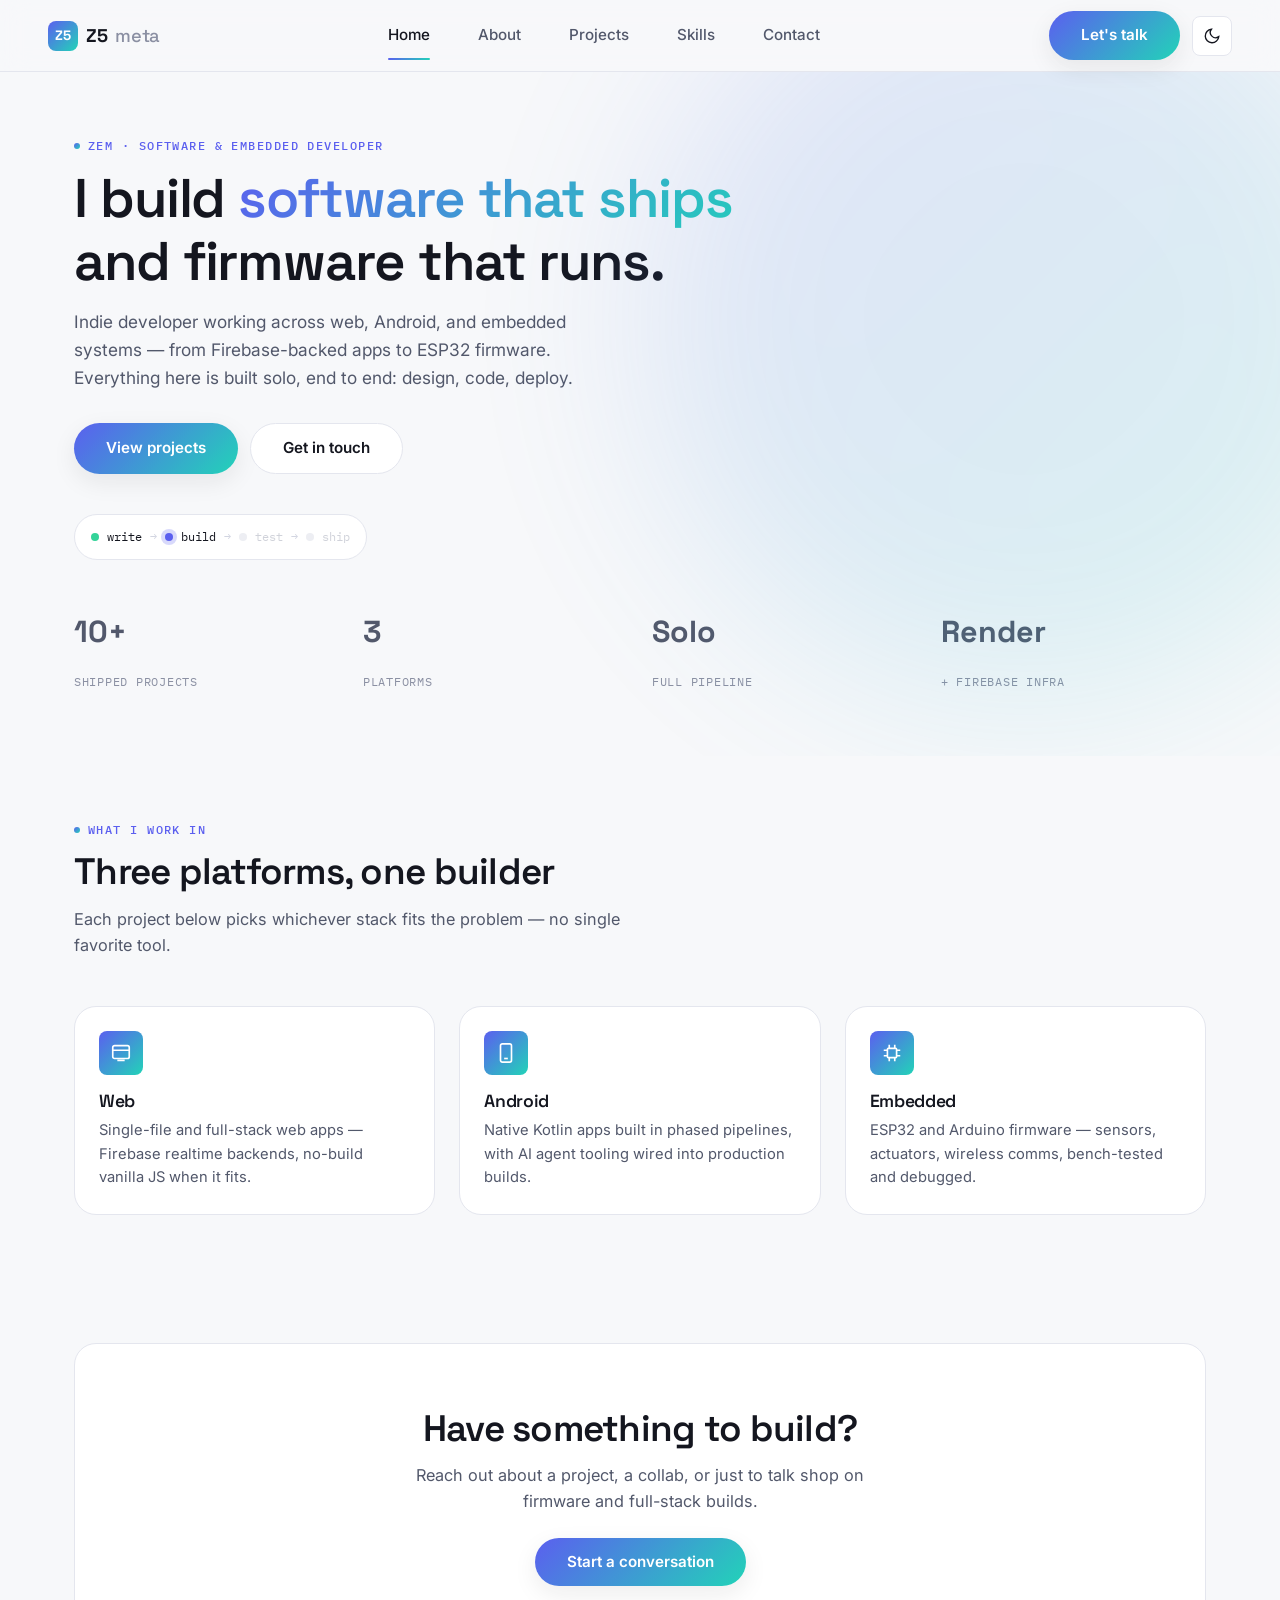
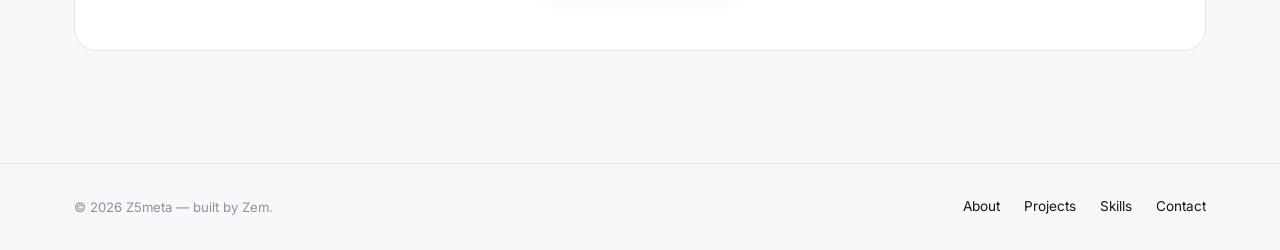
==== index.html @ be9881b3 "Add files via upload" ====
<!DOCTYPE html>
<html lang="en" class="no-js">
<head>
<meta charset="UTF-8">
<meta name="viewport" content="width=device-width, initial-scale=1.0, maximum-scale=1.0, user-scalable=no, viewport-fit=cover">
<title>Z5meta — Zem, Software &amp; Embedded Developer</title>
<meta name="description" content="Z5meta is Zem's dev studio — full-stack web and Android apps, plus ESP32/Arduino embedded systems, built and shipped solo.">
<script>
  (function(){
    var s = localStorage.getItem('z5meta-theme');
    var t = s === 'light' || s === 'dark' ? s : (window.matchMedia('(prefers-color-scheme: light)').matches ? 'light' : 'dark');
    document.documentElement.setAttribute('data-theme', t);
    document.documentElement.classList.replace('no-js','js');
  })();
</script>
<link rel="preconnect" href="https://fonts.googleapis.com">
<link rel="preconnect" href="https://fonts.gstatic.com" crossorigin>
<link href="https://fonts.googleapis.com/css2?family=Space+Grotesk:wght@500;600;700&family=Inter:wght@400;500;600;700&family=IBM+Plex+Mono:wght@400;500&display=swap" rel="stylesheet">
<link rel="stylesheet" href="css-tokens.css">
<link rel="stylesheet" href="css-base.css">
<link rel="stylesheet" href="css-nav.css">
<link rel="stylesheet" href="css-components.css">
<link rel="icon" href="data:image/svg+xml,%3Csvg xmlns='http://www.w3.org/2000/svg' viewBox='0 0 32 32'%3E%3Crect width='32' height='32' rx='7' fill='%235B5FEF'/%3E%3Ctext x='16' y='22' font-family='sans-serif' font-size='16' font-weight='700' fill='white' text-anchor='middle'%3EZ%3C/text%3E%3C/svg%3E">
</head>
<body class="has-tabbar">

<a class="skip-link" href="#main">Skip to main content</a>

<header class="topbar">
  <a href="index.html" class="brand"><span class="brand-mark">Z5</span>Z5<span class="brand-sub">meta</span></a>
  <nav class="topbar-links" aria-label="Primary">
    <a class="topbar-link is-active" data-nav-link="index.html" href="index.html">
      <svg viewBox="0 0 24 24"><path d="M3 11l9-8 9 8M5 10v10h14V10"/></svg>Home
    </a>
    <a class="topbar-link" data-nav-link="about.html" href="about.html">
      <svg viewBox="0 0 24 24"><circle cx="12" cy="8" r="4"/><path d="M4 21c0-4 4-7 8-7s8 3 8 7"/></svg>About
    </a>
    <a class="topbar-link" data-nav-link="projects.html" href="projects.html">
      <svg viewBox="0 0 24 24"><rect x="3" y="3" width="7" height="7"/><rect x="14" y="3" width="7" height="7"/><rect x="3" y="14" width="7" height="7"/><rect x="14" y="14" width="7" height="7"/></svg>Projects
    </a>
    <a class="topbar-link" data-nav-link="skills.html" href="skills.html">
      <svg viewBox="0 0 24 24"><path d="M4 20h16M6 20V10M12 20V4M18 20v-7"/></svg>Skills
    </a>
    <a class="topbar-link" data-nav-link="contact.html" href="contact.html">
      <svg viewBox="0 0 24 24"><path d="M4 4h16v16H4z"/><path d="M4 6l8 7 8-7"/></svg>Contact
    </a>
  </nav>
  <div class="topbar-actions">
    <a href="contact.html" class="btn btn-primary cta-mini">Let's talk</a>
    <button class="theme-toggle" type="button" aria-label="Toggle light and dark theme">
      <svg class="icon-sun" viewBox="0 0 24 24" fill="none" stroke-width="1.8"><circle cx="12" cy="12" r="4"/><path d="M12 2v2M12 20v2M4 12H2M22 12h-2M5 5l1.4 1.4M17.6 17.6L19 19M19 5l-1.4 1.4M6.4 17.6L5 19"/></svg>
      <svg class="icon-moon" viewBox="0 0 24 24" fill="none" stroke-width="1.8"><path d="M21 12.8A9 9 0 1111.2 3a7 7 0 009.8 9.8z"/></svg>
    </button>
  </div>
</header>

<main id="main" class="page-main">

  <section class="hero">
    <div class="container">
      <div class="hero-grid">
        <div>
          <p class="eyebrow">Zem · Software &amp; Embedded Developer</p>
          <h1 class="hero-title">I build <span class="gradient-text">software that ships</span><br>and firmware that runs.</h1>
          <p class="hero-lede">
            Indie developer working across web, Android, and embedded systems —
            from Firebase-backed apps to ESP32 firmware. Everything here is built
            solo, end to end: design, code, deploy.
          </p>
          <div class="hero-actions">
            <a href="projects.html" class="btn btn-primary">View projects</a>
            <a href="contact.html" class="btn btn-ghost">Get in touch</a>
          </div>

          <div class="pipeline reveal" aria-hidden="true" style="margin-top: 40px;">
            <div class="pipeline-step"><span class="pipeline-dot"></span>write</div>
            <span class="pipeline-sep">→</span>
            <div class="pipeline-step"><span class="pipeline-dot"></span>build</div>
            <span class="pipeline-sep">→</span>
            <div class="pipeline-step"><span class="pipeline-dot"></span>test</div>
            <span class="pipeline-sep">→</span>
            <div class="pipeline-step"><span class="pipeline-dot"></span>ship</div>
          </div>

          <div class="stat-row">
            <div class="reveal">
              <p class="stat-value">10+</p>
              <p class="stat-label">Shipped projects</p>
            </div>
            <div class="reveal">
              <p class="stat-value">3</p>
              <p class="stat-label">Platforms</p>
            </div>
            <div class="reveal">
              <p class="stat-value">Solo</p>
              <p class="stat-label">Full pipeline</p>
            </div>
            <div class="reveal">
              <p class="stat-value">Render</p>
              <p class="stat-label">+ Firebase infra</p>
            </div>
          </div>
        </div>
      </div>
    </div>
  </section>

  <section class="section">
    <div class="container">
      <div class="section-head reveal">
        <p class="eyebrow">What I work in</p>
        <h2 class="section-title">Three platforms, one builder</h2>
        <p class="section-sub">Each project below picks whichever stack fits the problem — no single favorite tool.</p>
      </div>

      <div class="grid grid-3">
        <div class="card reveal">
          <div class="card-icon"><svg viewBox="0 0 24 24" fill="none" stroke="currentColor"><rect x="3" y="4" width="18" height="14" rx="2"/><path d="M3 9h18M8 20h8"/></svg></div>
          <h3 class="card-title">Web</h3>
          <p class="card-desc">Single-file and full-stack web apps — Firebase realtime backends, no-build vanilla JS when it fits.</p>
        </div>
        <div class="card reveal">
          <div class="card-icon"><svg viewBox="0 0 24 24" fill="none" stroke="currentColor"><rect x="6" y="2" width="12" height="20" rx="2"/><path d="M10 18h4"/></svg></div>
          <h3 class="card-title">Android</h3>
          <p class="card-desc">Native Kotlin apps built in phased pipelines, with AI agent tooling wired into production builds.</p>
        </div>
        <div class="card reveal">
          <div class="card-icon"><svg viewBox="0 0 24 24" fill="none" stroke="currentColor"><path d="M9 3v4M15 3v4M9 17v4M15 17v4M3 9h4M3 15h4M17 9h4M17 15h4"/><rect x="7" y="7" width="10" height="10" rx="1"/></svg></div>
          <h3 class="card-title">Embedded</h3>
          <p class="card-desc">ESP32 and Arduino firmware — sensors, actuators, wireless comms, bench-tested and debugged.</p>
        </div>
      </div>
    </div>
  </section>

  <section class="section">
    <div class="container">
      <div class="card reveal" style="text-align:center; padding: var(--sp-8) var(--sp-5);">
        <h2 class="section-title" style="margin-bottom: var(--sp-3);">Have something to build?</h2>
        <p class="section-sub" style="margin: 0 auto var(--sp-5); max-width: 50ch;">Reach out about a project, a collab, or just to talk shop on firmware and full-stack builds.</p>
        <a href="contact.html" class="btn btn-primary">Start a conversation</a>
      </div>
    </div>
  </section>

</main>

<footer class="site-footer">
  <div class="container footer-row">
    <p class="footer-note">© 2026 Z5meta — built by Zem.</p>
    <nav class="footer-links" aria-label="Footer">
      <a href="about.html">About</a>
      <a href="projects.html">Projects</a>
      <a href="skills.html">Skills</a>
      <a href="contact.html">Contact</a>
    </nav>
  </div>
</footer>

<nav class="tabbar" aria-label="Primary mobile navigation">
  <a class="tabbar-item is-active" data-nav-link="index.html" href="index.html">
    <svg viewBox="0 0 24 24" fill="none"><path d="M3 11l9-8 9 8M5 10v10h14V10"/></svg>Home
  </a>
  <a class="tabbar-item" data-nav-link="about.html" href="about.html">
    <svg viewBox="0 0 24 24" fill="none"><circle cx="12" cy="8" r="4"/><path d="M4 21c0-4 4-7 8-7s8 3 8 7"/></svg>About
  </a>
  <a class="tabbar-item" data-nav-link="projects.html" href="projects.html">
    <svg viewBox="0 0 24 24" fill="none"><rect x="3" y="3" width="7" height="7"/><rect x="14" y="3" width="7" height="7"/><rect x="3" y="14" width="7" height="7"/><rect x="14" y="14" width="7" height="7"/></svg>Projects
  </a>
  <a class="tabbar-item" data-nav-link="skills.html" href="skills.html">
    <svg viewBox="0 0 24 24" fill="none"><path d="M4 20h16M6 20V10M12 20V4M18 20v-7"/></svg>Skills
  </a>
  <a class="tabbar-item" data-nav-link="contact.html" href="contact.html">
    <svg viewBox="0 0 24 24" fill="none"><path d="M4 4h16v16H4z"/><path d="M4 6l8 7 8-7"/></svg>Contact
  </a>
</nav>

<script src="js-theme.js"></script>
<script src="js-main.js"></script>
</body>
</html>
---- css-tokens.css ----
/* ==========================================================================
   Z5META — DESIGN TOKENS
   Theme: modern software/product studio (not PCB/chip)
   Light + dark via [data-theme]; system preference is the default.
   ========================================================================== */

:root {
  /* ---- Brand ---- */
  --brand-indigo: #5B5FEF;
  --brand-indigo-strong: #4347D9;
  --brand-teal: #22D3B8;
  --brand-gradient: linear-gradient(135deg, var(--brand-indigo) 0%, var(--brand-teal) 100%);

  /* ---- Semantic (dark default) ---- */
  --bg: #0B0D12;
  --bg-raised: #12151D;
  --bg-card: #161A24;
  --bg-card-hover: #1B2030;
  --border: #262B3A;
  --border-strong: #363D52;

  --text-primary: #F1F2F6;
  --text-secondary: #ABB0C0;
  --text-muted: #6E7386;

  --accent: var(--brand-indigo);
  --accent-2: var(--brand-teal);
  --accent-contrast: #FFFFFF;

  --success: #34D399;
  --warning: #FBBF24;
  --danger: #FB7185;

  --shadow-sm: 0 1px 2px rgba(0,0,0,0.24);
  --shadow-md: 0 8px 24px rgba(0,0,0,0.32);
  --shadow-lg: 0 20px 48px rgba(0,0,0,0.4);
  --shadow-glow: 0 0 0 1px rgba(91,95,239,0.4), 0 8px 32px rgba(91,95,239,0.24);

  /* ---- Type ---- */
  --font-display: 'Space Grotesk', 'Inter', sans-serif;
  --font-body: 'Inter', sans-serif;
  --font-mono: 'IBM Plex Mono', monospace;

  /* ---- Radius ---- */
  --r-sm: 8px;
  --r-md: 14px;
  --r-lg: 22px;
  --r-pill: 999px;

  /* ---- Spacing scale ---- */
  --sp-1: 4px;
  --sp-2: 8px;
  --sp-3: 12px;
  --sp-4: 16px;
  --sp-5: 24px;
  --sp-6: 32px;
  --sp-7: 48px;
  --sp-8: 64px;
  --sp-9: 96px;

  /* ---- Motion ---- */
  --ease-out: cubic-bezier(0.16, 1, 0.3, 1);
  --dur-fast: 140ms;
  --dur-mid: 280ms;
  --dur-slow: 480ms;

  /* ---- Layout ---- */
  --nav-h-mobile: 64px;
  --tabbar-h: 64px;
  --content-max: 1180px;
}

/* ---- Light theme override ---- */
[data-theme="light"] {
  --bg: #F7F8FA;
  --bg-raised: #FFFFFF;
  --bg-card: #FFFFFF;
  --bg-card-hover: #F1F2F8;
  --border: #E4E6EE;
  --border-strong: #D2D5E1;

  --text-primary: #14161F;
  --text-secondary: #52586B;
  --text-muted: #8B90A3;

  --accent-contrast: #FFFFFF;

  --shadow-sm: 0 1px 2px rgba(20,22,31,0.06);
  --shadow-md: 0 8px 24px rgba(20,22,31,0.08);
  --shadow-lg: 0 20px 48px rgba(20,22,31,0.12);
  --shadow-glow: 0 0 0 1px rgba(91,95,239,0.24), 0 8px 32px rgba(91,95,239,0.16);
}
---- css-base.css ----
/* ==========================================================================
   BASE — reset, typography, fixed-viewport / no-zoom / no-long-press
   ========================================================================== */

*, *::before, *::after { box-sizing: border-box; }
html, body { margin: 0; padding: 0; }

html {
  /* Fixed layout: no pinch-zoom drift, consistent across devices */
  -webkit-text-size-adjust: 100%;
  text-size-adjust: 100%;
  scroll-behavior: smooth;
}

body {
  background: var(--bg);
  color: var(--text-primary);
  font-family: var(--font-body);
  font-size: 16px;
  line-height: 1.6;
  min-height: 100vh;
  transition: background var(--dur-mid) var(--ease-out), color var(--dur-mid) var(--ease-out);

  /* Suppress long-press context menu / callout / text selection on chrome elements.
     Body content (article text) re-enables selection explicitly below. */
  -webkit-touch-callout: none;
  -webkit-user-select: none;
  user-select: none;
  touch-action: manipulation; /* removes double-tap-to-zoom delay, keeps scroll */
}

/* Re-enable normal text selection for actual reading content */
p, li, h1, h2, h3, h4, blockquote, .selectable, .prose, td, th {
  -webkit-user-select: text;
  user-select: text;
  -webkit-touch-callout: default;
}

img, svg { -webkit-touch-callout: none; pointer-events: auto; }
img { max-width: 100%; display: block; -webkit-user-drag: none; }

h1, h2, h3, h4 {
  font-family: var(--font-display);
  font-weight: 600;
  line-height: 1.15;
  margin: 0 0 var(--sp-3);
  letter-spacing: -0.02em;
}

p { margin: 0 0 var(--sp-4); color: var(--text-secondary); }

a {
  color: inherit;
  text-decoration: none;
}

button {
  font-family: inherit;
  cursor: pointer;
  border: none;
  background: none;
  color: inherit;
}

ul, ol { margin: 0; padding: 0; list-style: none; }

.mono {
  font-family: var(--font-mono);
  letter-spacing: 0.02em;
}

.eyebrow {
  font-family: var(--font-mono);
  font-size: 0.75rem;
  font-weight: 500;
  text-transform: uppercase;
  letter-spacing: 0.12em;
  color: var(--accent);
  margin: 0 0 var(--sp-3);
  display: flex;
  align-items: center;
  gap: var(--sp-2);
}

.eyebrow::before {
  content: '';
  width: 6px;
  height: 6px;
  border-radius: 50%;
  background: var(--brand-gradient);
  flex-shrink: 0;
}

.container {
  max-width: var(--content-max);
  margin: 0 auto;
  padding: 0 var(--sp-5);
}

.gradient-text {
  background: var(--brand-gradient);
  -webkit-background-clip: text;
  background-clip: text;
  color: transparent;
}

::selection {
  background: var(--brand-indigo);
  color: #fff;
}

:focus-visible {
  outline: 2px solid var(--accent);
  outline-offset: 3px;
  border-radius: 4px;
}

/* Skip link */
.skip-link {
  position: absolute;
  left: -9999px;
  top: 0;
  background: var(--accent);
  color: #fff;
  padding: var(--sp-2) var(--sp-4);
  z-index: 1000;
  border-radius: 0 0 var(--r-sm) 0;
}
.skip-link:focus {
  left: 0;
}

/* No-FOUC pattern */
.no-js .reveal { opacity: 1 !important; transform: none !important; }

@media (prefers-reduced-motion: reduce) {
  *, *::before, *::after {
    animation-duration: 0.001ms !important;
    animation-iteration-count: 1 !important;
    transition-duration: 0.001ms !important;
    scroll-behavior: auto !important;
  }
}

.reveal {
  opacity: 0;
  transform: translateY(16px);
  transition: opacity var(--dur-slow) var(--ease-out), transform var(--dur-slow) var(--ease-out);
}
.reveal.is-visible {
  opacity: 1;
  transform: none;
}

/* Page transition container fade */
.page-main {
  animation: page-in var(--dur-mid) var(--ease-out);
}
@keyframes page-in {
  from { opacity: 0; transform: translateY(8px); }
  to { opacity: 1; transform: none; }
}
---- css-nav.css ----
/* ==========================================================================
   NAVIGATION — genuinely different structure per device tier, not just
   fluid resize. Desktop: full top nav. Tablet: condensed top nav with
   icon+label. Mobile: bottom tab bar (native-app pattern) + slim top bar
   for logo/theme toggle.
   ========================================================================== */

/* ---------- Shared top bar (logo + theme toggle), all tiers ---------- */
.topbar {
  position: sticky;
  top: 0;
  z-index: 100;
  display: flex;
  align-items: center;
  justify-content: space-between;
  height: 72px;
  padding: 0 var(--sp-5);
  background: color-mix(in srgb, var(--bg) 88%, transparent);
  backdrop-filter: blur(14px);
  -webkit-backdrop-filter: blur(14px);
  border-bottom: 1px solid var(--border);
}

.brand {
  font-family: var(--font-display);
  font-weight: 700;
  font-size: 1.15rem;
  display: flex;
  align-items: center;
  gap: var(--sp-2);
  letter-spacing: -0.02em;
}
.brand-mark {
  width: 30px;
  height: 30px;
  border-radius: var(--r-sm);
  background: var(--brand-gradient);
  display: flex;
  align-items: center;
  justify-content: center;
  color: #fff;
  font-size: 0.85rem;
  font-weight: 700;
  flex-shrink: 0;
}
.brand-sub { color: var(--text-muted); font-weight: 500; }

/* Desktop inline links (hidden on mobile/tablet, shown via media query) */
.topbar-links {
  display: none;
  gap: var(--sp-6);
  align-items: center;
}
.topbar-link {
  position: relative;
  font-size: 0.92rem;
  font-weight: 500;
  color: var(--text-secondary);
  padding: var(--sp-2) 0;
  transition: color var(--dur-fast) var(--ease-out);
}
.topbar-link::after {
  content: '';
  position: absolute;
  left: 0; right: 0; bottom: -4px;
  height: 2px;
  background: var(--brand-gradient);
  border-radius: var(--r-pill);
  transform: scaleX(0);
  transform-origin: left;
  transition: transform var(--dur-fast) var(--ease-out);
}
.topbar-link:hover,
.topbar-link:focus-visible {
  color: var(--text-primary);
}
.topbar-link:hover::after,
.topbar-link:focus-visible::after,
.topbar-link.is-active::after {
  transform: scaleX(1);
}
.topbar-link.is-active {
  color: var(--text-primary);
}

.topbar-actions {
  display: flex;
  align-items: center;
  gap: var(--sp-3);
}

.theme-toggle {
  width: 40px;
  height: 40px;
  border-radius: var(--r-sm);
  background: var(--bg-card);
  border: 1px solid var(--border);
  display: flex;
  align-items: center;
  justify-content: center;
  transition: border-color var(--dur-fast) var(--ease-out), transform var(--dur-fast) var(--ease-out);
  flex-shrink: 0;
}
.theme-toggle:hover { border-color: var(--border-strong); }
.theme-toggle:active { transform: scale(0.94); }
.theme-toggle svg { width: 18px; height: 18px; stroke: var(--text-primary); }
.theme-toggle .icon-moon { display: none; }
[data-theme="light"] .theme-toggle .icon-sun { display: none; }
[data-theme="light"] .theme-toggle .icon-moon { display: block; }

.cta-mini {
  display: none;
  padding: var(--sp-2) var(--sp-4);
  border-radius: var(--r-pill);
  background: var(--brand-gradient);
  color: #fff;
  font-size: 0.88rem;
  font-weight: 600;
}

/* ---------- Mobile bottom tab bar ---------- */
.tabbar {
  position: fixed;
  left: 0; right: 0; bottom: 0;
  z-index: 100;
  height: var(--tabbar-h);
  display: flex;
  background: var(--bg-raised);
  border-top: 1px solid var(--border);
  padding-bottom: env(safe-area-inset-bottom, 0);
}
.tabbar-item {
  flex: 1;
  display: flex;
  flex-direction: column;
  align-items: center;
  justify-content: center;
  gap: 3px;
  font-size: 0.65rem;
  font-weight: 500;
  color: var(--text-muted);
  transition: color var(--dur-fast) var(--ease-out);
}
.tabbar-item svg {
  width: 21px;
  height: 21px;
  stroke: currentColor;
  fill: none;
  stroke-width: 1.8;
}
.tabbar-item.is-active {
  color: var(--accent);
}
.tabbar-item.is-active svg {
  stroke: var(--accent);
}

/* content needs bottom padding so tabbar doesn't cover it, mobile only */
.has-tabbar {
  padding-bottom: calc(var(--tabbar-h) + env(safe-area-inset-bottom, 0px) + var(--sp-5));
}

/* ---------- Tablet tier: condensed top nav, icon+label inline ---------- */
@media (min-width: 700px) {
  .tabbar { display: none; }
  .has-tabbar { padding-bottom: 0; }

  .topbar-links {
    display: flex;
    gap: var(--sp-5);
  }
  .topbar-link {
    display: flex;
    align-items: center;
    gap: var(--sp-2);
    font-size: 0.85rem;
  }
  .topbar-link svg {
    width: 16px;
    height: 16px;
    stroke: currentColor;
    fill: none;
    stroke-width: 1.8;
  }
}

/* ---------- Desktop tier: full nav, labels only (no icons), CTA visible ---------- */
@media (min-width: 1024px) {
  .topbar { padding: 0 var(--sp-7); }
  .topbar-link svg { display: none; }
  .topbar-links { gap: var(--sp-7); }
  .topbar-link { font-size: 0.95rem; }
  .cta-mini { display: inline-flex; align-items: center; }
}
---- css-components.css ----
/* ==========================================================================
   COMPONENTS
   ========================================================================== */

/* ---------- Buttons ---------- */
.btn {
  display: inline-flex;
  align-items: center;
  justify-content: center;
  gap: var(--sp-2);
  padding: var(--sp-3) var(--sp-6);
  border-radius: var(--r-pill);
  font-weight: 600;
  font-size: 0.95rem;
  transition: transform var(--dur-fast) var(--ease-out), box-shadow var(--dur-fast) var(--ease-out), border-color var(--dur-fast) var(--ease-out);
  white-space: nowrap;
}
.btn:active { transform: scale(0.97); }

.btn-primary {
  background: var(--brand-gradient);
  color: #fff;
  box-shadow: var(--shadow-md);
}
.btn-primary:hover { box-shadow: var(--shadow-glow); }

.btn-ghost {
  background: var(--bg-card);
  color: var(--text-primary);
  border: 1px solid var(--border);
}
.btn-ghost:hover { border-color: var(--border-strong); }

.btn-block { width: 100%; }

/* ---------- Hero ---------- */
.hero {
  padding: var(--sp-8) 0 var(--sp-7);
  position: relative;
  overflow: hidden;
}
.hero::before {
  content: '';
  position: absolute;
  top: -20%;
  right: -10%;
  width: 60%;
  aspect-ratio: 1;
  background: var(--brand-gradient);
  opacity: 0.14;
  filter: blur(90px);
  border-radius: 50%;
  pointer-events: none;
}
.hero-grid {
  display: grid;
  gap: var(--sp-6);
  align-items: center;
}
.hero-title {
  font-size: clamp(2.1rem, 6vw, 3.4rem);
  margin-bottom: var(--sp-4);
}
.hero-lede {
  font-size: 1.08rem;
  max-width: 46ch;
  margin-bottom: var(--sp-6);
}
.hero-actions {
  display: flex;
  gap: var(--sp-3);
  flex-wrap: wrap;
}

/* ---------- Signature element: build pipeline strip ---------- */
.pipeline {
  display: flex;
  align-items: center;
  gap: var(--sp-2);
  padding: var(--sp-3) var(--sp-4);
  background: var(--bg-card);
  border: 1px solid var(--border);
  border-radius: var(--r-pill);
  font-family: var(--font-mono);
  font-size: 0.78rem;
  color: var(--text-muted);
  width: fit-content;
  max-width: 100%;
  overflow: hidden;
}
.pipeline-step {
  display: flex;
  align-items: center;
  gap: var(--sp-2);
  white-space: nowrap;
  opacity: 0.4;
  transition: opacity var(--dur-mid) var(--ease-out), color var(--dur-mid) var(--ease-out);
}
.pipeline-step.is-active,
.pipeline-step.is-done {
  opacity: 1;
  color: var(--text-primary);
}
.pipeline-dot {
  width: 8px;
  height: 8px;
  border-radius: 50%;
  background: var(--border-strong);
  flex-shrink: 0;
  transition: background var(--dur-mid) var(--ease-out);
}
.pipeline-step.is-done .pipeline-dot { background: var(--success); }
.pipeline-step.is-active .pipeline-dot {
  background: var(--accent);
  box-shadow: 0 0 0 4px color-mix(in srgb, var(--accent) 24%, transparent);
  animation: pulse-dot 1.4s ease-in-out infinite;
}
@keyframes pulse-dot {
  0%, 100% { box-shadow: 0 0 0 4px color-mix(in srgb, var(--accent) 24%, transparent); }
  50% { box-shadow: 0 0 0 7px color-mix(in srgb, var(--accent) 10%, transparent); }
}
.pipeline-sep {
  color: var(--border-strong);
}

@media (prefers-reduced-motion: reduce) {
  .pipeline-step.is-active .pipeline-dot { animation: none; }
}

/* ---------- Section scaffolding ---------- */
.section {
  padding: var(--sp-8) 0;
}
.section-head {
  max-width: 60ch;
  margin-bottom: var(--sp-7);
}
.section-title {
  font-size: clamp(1.7rem, 4vw, 2.3rem);
}
.section-sub {
  font-size: 1.02rem;
  color: var(--text-secondary);
}

/* ---------- Card ---------- */
.card {
  background: var(--bg-card);
  border: 1px solid var(--border);
  border-radius: var(--r-lg);
  padding: var(--sp-5);
  transition: border-color var(--dur-mid) var(--ease-out), transform var(--dur-mid) var(--ease-out), box-shadow var(--dur-mid) var(--ease-out), background var(--dur-mid) var(--ease-out);
}
.card:hover, .card:focus-within {
  border-color: var(--border-strong);
  background: var(--bg-card-hover);
  transform: translateY(-3px);
  box-shadow: var(--shadow-md);
}

.card-icon {
  width: 44px;
  height: 44px;
  border-radius: var(--r-sm);
  background: var(--brand-gradient);
  display: flex;
  align-items: center;
  justify-content: center;
  color: #fff;
  margin-bottom: var(--sp-4);
  flex-shrink: 0;
}
.card-icon svg { width: 22px; height: 22px; stroke: currentColor; fill: none; stroke-width: 1.8; }

.card-title {
  font-size: 1.1rem;
  margin-bottom: var(--sp-2);
}
.card-desc {
  font-size: 0.92rem;
  margin-bottom: 0;
}

/* ---------- Grids ---------- */
.grid {
  display: grid;
  gap: var(--sp-5);
  grid-template-columns: 1fr;
}
@media (min-width: 700px) {
  .grid-2 { grid-template-columns: repeat(2, 1fr); }
}
@media (min-width: 1024px) {
  .grid-3 { grid-template-columns: repeat(3, 1fr); }
  .grid-4 { grid-template-columns: repeat(4, 1fr); }
}

/* ---------- Tags ---------- */
.tag-row {
  display: flex;
  flex-wrap: wrap;
  gap: var(--sp-2);
  margin-top: var(--sp-3);
}
.tag {
  font-family: var(--font-mono);
  font-size: 0.7rem;
  padding: 3px var(--sp-2);
  border-radius: var(--r-sm);
  background: color-mix(in srgb, var(--accent) 12%, transparent);
  color: var(--accent);
  border: 1px solid color-mix(in srgb, var(--accent) 24%, transparent);
}

/* ---------- Project card specifics ---------- */
.project-card-head {
  display: flex;
  align-items: flex-start;
  justify-content: space-between;
  gap: var(--sp-3);
}

.card-live-link {
  display: inline-flex;
  align-items: center;
  gap: 6px;
  margin-top: var(--sp-4);
  font-size: 0.85rem;
  font-weight: 600;
  color: var(--accent);
  -webkit-user-select: text;
  user-select: text;
}
.card-live-link svg {
  width: 14px;
  height: 14px;
  stroke: currentColor;
  fill: none;
  stroke-width: 2;
  transition: transform var(--dur-fast) var(--ease-out);
}
.card-live-link:hover svg { transform: translate(2px, -2px); }
.project-status {
  font-family: var(--font-mono);
  font-size: 0.68rem;
  padding: 2px var(--sp-2);
  border-radius: var(--r-pill);
  white-space: nowrap;
  flex-shrink: 0;
}
.status-shipped { background: color-mix(in srgb, var(--success) 16%, transparent); color: var(--success); }
.status-active { background: color-mix(in srgb, var(--warning) 16%, transparent); color: var(--warning); }

/* ---------- Filter pills ---------- */
.filter-row {
  display: flex;
  gap: var(--sp-2);
  flex-wrap: wrap;
  margin-bottom: var(--sp-6);
}
.filter-pill {
  padding: var(--sp-2) var(--sp-4);
  border-radius: var(--r-pill);
  border: 1px solid var(--border);
  background: var(--bg-card);
  font-size: 0.85rem;
  font-weight: 500;
  color: var(--text-secondary);
  transition: all var(--dur-fast) var(--ease-out);
}
.filter-pill.is-active {
  background: var(--brand-gradient);
  border-color: transparent;
  color: #fff;
}
.filter-pill:hover:not(.is-active) { border-color: var(--border-strong); color: var(--text-primary); }

.empty-state {
  text-align: center;
  padding: var(--sp-7) 0;
  color: var(--text-muted);
  font-family: var(--font-mono);
  font-size: 0.85rem;
}

/* ---------- Skill bars ---------- */
.skill-row {
  display: flex;
  align-items: center;
  gap: var(--sp-4);
  padding: var(--sp-3) 0;
  border-bottom: 1px solid var(--border);
}
.skill-row:last-child { border-bottom: none; }
.skill-name {
  flex: 0 0 140px;
  font-weight: 500;
  font-size: 0.92rem;
  color: var(--text-primary);
}
.skill-track {
  flex: 1;
  height: 6px;
  background: var(--border);
  border-radius: var(--r-pill);
  overflow: hidden;
}
.skill-fill {
  height: 100%;
  border-radius: var(--r-pill);
  background: var(--brand-gradient);
  width: 0%;
  transition: width 900ms var(--ease-out);
}
.skill-fill.is-visible { /* width set inline via JS/style attr */ }

/* ---------- Timeline (About page) ---------- */
.timeline-item {
  display: flex;
  gap: var(--sp-4);
  padding-bottom: var(--sp-6);
  position: relative;
}
.timeline-item::before {
  content: '';
  position: absolute;
  left: 5px;
  top: 22px;
  bottom: 0;
  width: 1px;
  background: var(--border);
}
.timeline-item:last-child::before { display: none; }
.timeline-dot {
  width: 11px;
  height: 11px;
  border-radius: 50%;
  background: var(--brand-gradient);
  flex-shrink: 0;
  margin-top: 5px;
}
.timeline-label {
  font-family: var(--font-mono);
  font-size: 0.72rem;
  color: var(--text-muted);
  text-transform: uppercase;
  letter-spacing: 0.08em;
  margin-bottom: 2px;
}

/* ---------- Form ---------- */
.form-field {
  margin-bottom: var(--sp-4);
}
.form-field label {
  display: block;
  font-size: 0.85rem;
  font-weight: 500;
  margin-bottom: var(--sp-2);
  color: var(--text-primary);
}
.form-field input,
.form-field textarea {
  width: 100%;
  padding: var(--sp-3) var(--sp-4);
  background: var(--bg-raised);
  border: 1px solid var(--border);
  border-radius: var(--r-sm);
  color: var(--text-primary);
  font-family: inherit;
  font-size: 0.95rem;
  transition: border-color var(--dur-fast) var(--ease-out);
  -webkit-user-select: text;
  user-select: text;
}
.form-field input:focus,
.form-field textarea:focus {
  border-color: var(--accent);
  outline: none;
}
.form-field textarea { resize: vertical; min-height: 120px; }
.form-hint {
  font-size: 0.8rem;
  color: var(--text-muted);
  margin-top: var(--sp-3);
  margin-bottom: 0;
}

/* ---------- Contact channel cards ---------- */
.channel-card {
  display: flex;
  align-items: center;
  gap: var(--sp-4);
}
.channel-icon {
  width: 40px; height: 40px;
  border-radius: var(--r-sm);
  background: color-mix(in srgb, var(--accent) 14%, transparent);
  display: flex; align-items: center; justify-content: center;
  flex-shrink: 0;
}
.channel-icon svg { width: 19px; height: 19px; stroke: var(--accent); fill: none; stroke-width: 1.8; }
.channel-label { font-size: 0.78rem; color: var(--text-muted); margin-bottom: 2px; }
.channel-value { font-weight: 600; font-size: 0.95rem; word-break: break-word; }

/* ---------- Footer ---------- */
.site-footer {
  border-top: 1px solid var(--border);
  padding: var(--sp-6) 0;
  margin-top: var(--sp-7);
}
.footer-row {
  display: flex;
  flex-direction: column;
  gap: var(--sp-4);
}
@media (min-width: 700px) {
  .footer-row {
    flex-direction: row;
    align-items: center;
    justify-content: space-between;
  }
}
.footer-note {
  font-size: 0.82rem;
  color: var(--text-muted);
  margin: 0;
}
.footer-links {
  display: flex;
  gap: var(--sp-5);
  font-size: 0.85rem;
}

/* ---------- Page header (non-home pages) ---------- */
.page-header {
  padding: var(--sp-7) 0 var(--sp-6);
  border-bottom: 1px solid var(--border);
  margin-bottom: var(--sp-7);
}
.page-eyebrow { margin-bottom: var(--sp-3); }
.page-title { font-size: clamp(2rem, 5vw, 2.8rem); margin-bottom: var(--sp-3); }
.page-lede { font-size: 1.05rem; max-width: 56ch; margin-bottom: 0; }

/* ---------- Stat row (home) ---------- */
.stat-row {
  display: grid;
  grid-template-columns: repeat(2, 1fr);
  gap: var(--sp-5);
  margin-top: var(--sp-7);
}
@media (min-width: 700px) {
  .stat-row { grid-template-columns: repeat(4, 1fr); }
}
.stat-value {
  font-family: var(--font-display);
  font-size: 1.9rem;
  font-weight: 700;
}
.stat-label {
  font-size: 0.78rem;
  color: var(--text-muted);
  font-family: var(--font-mono);
  text-transform: uppercase;
  letter-spacing: 0.06em;
}
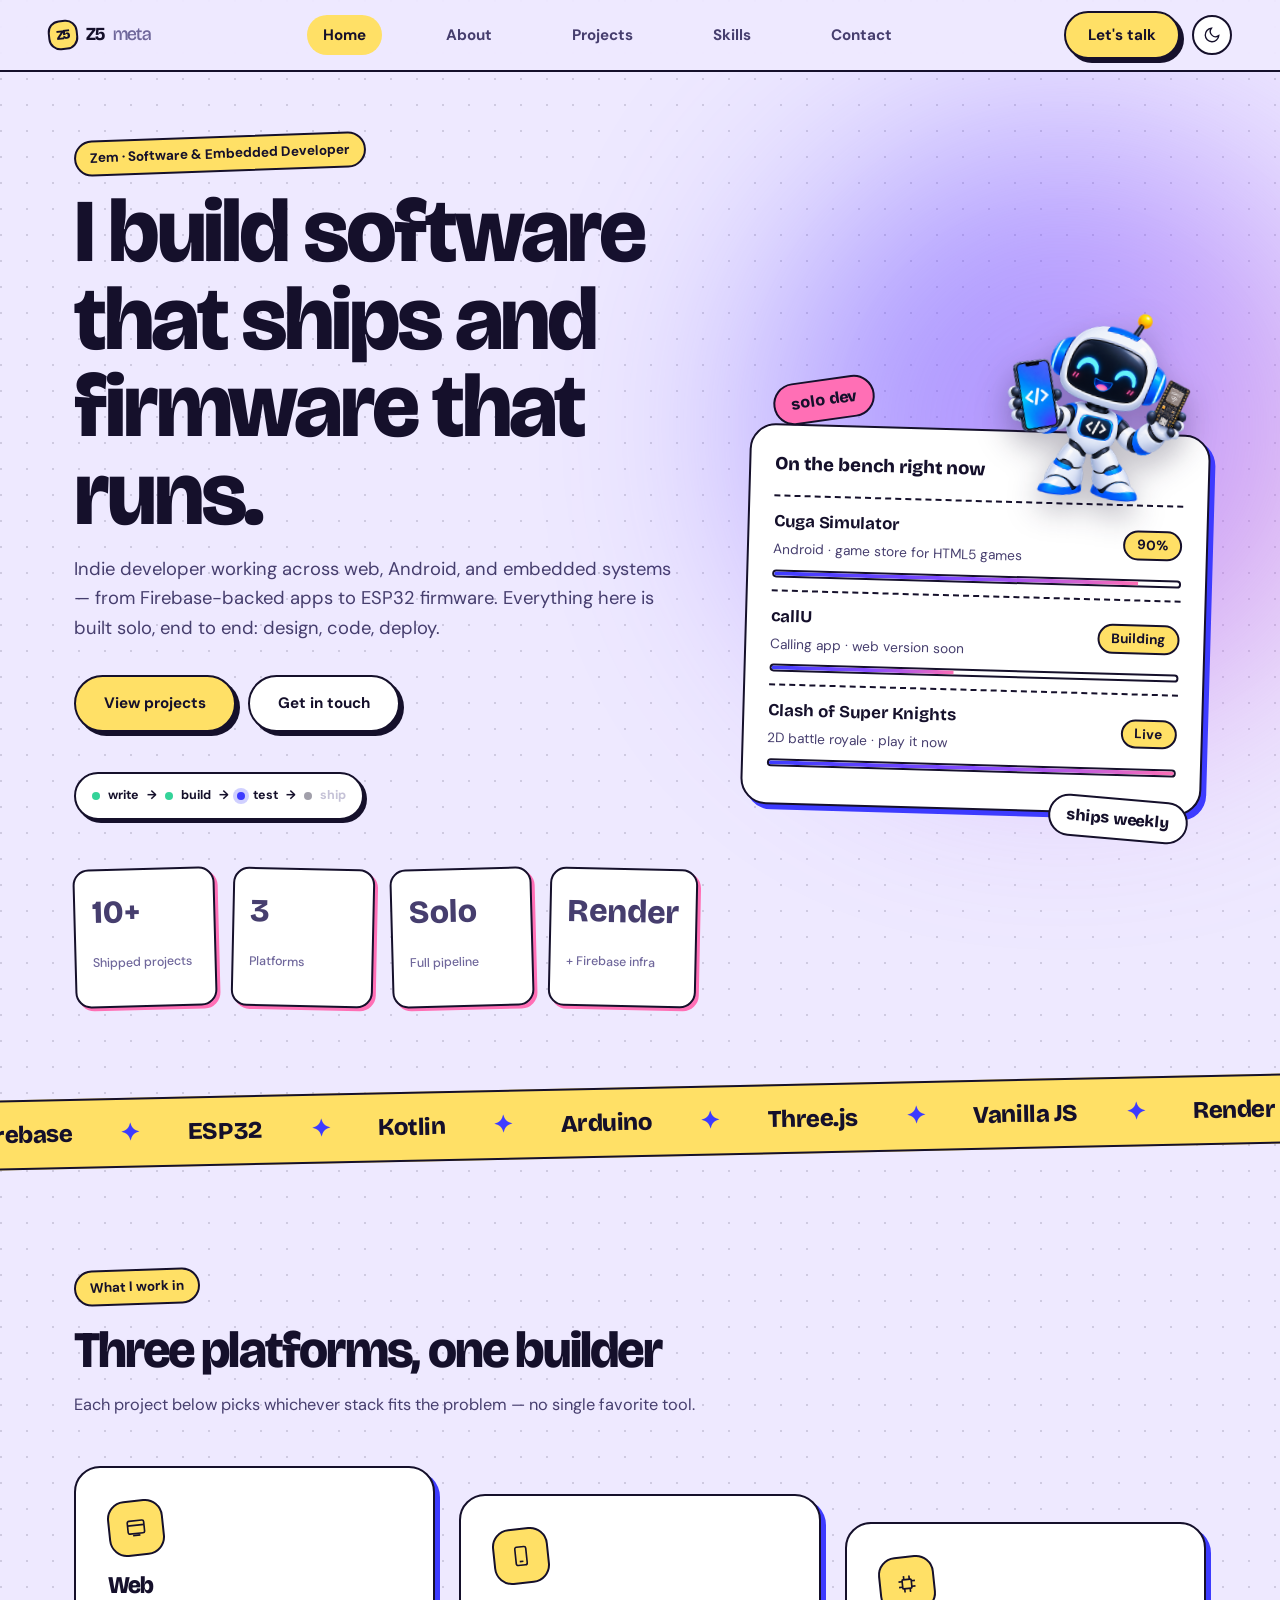
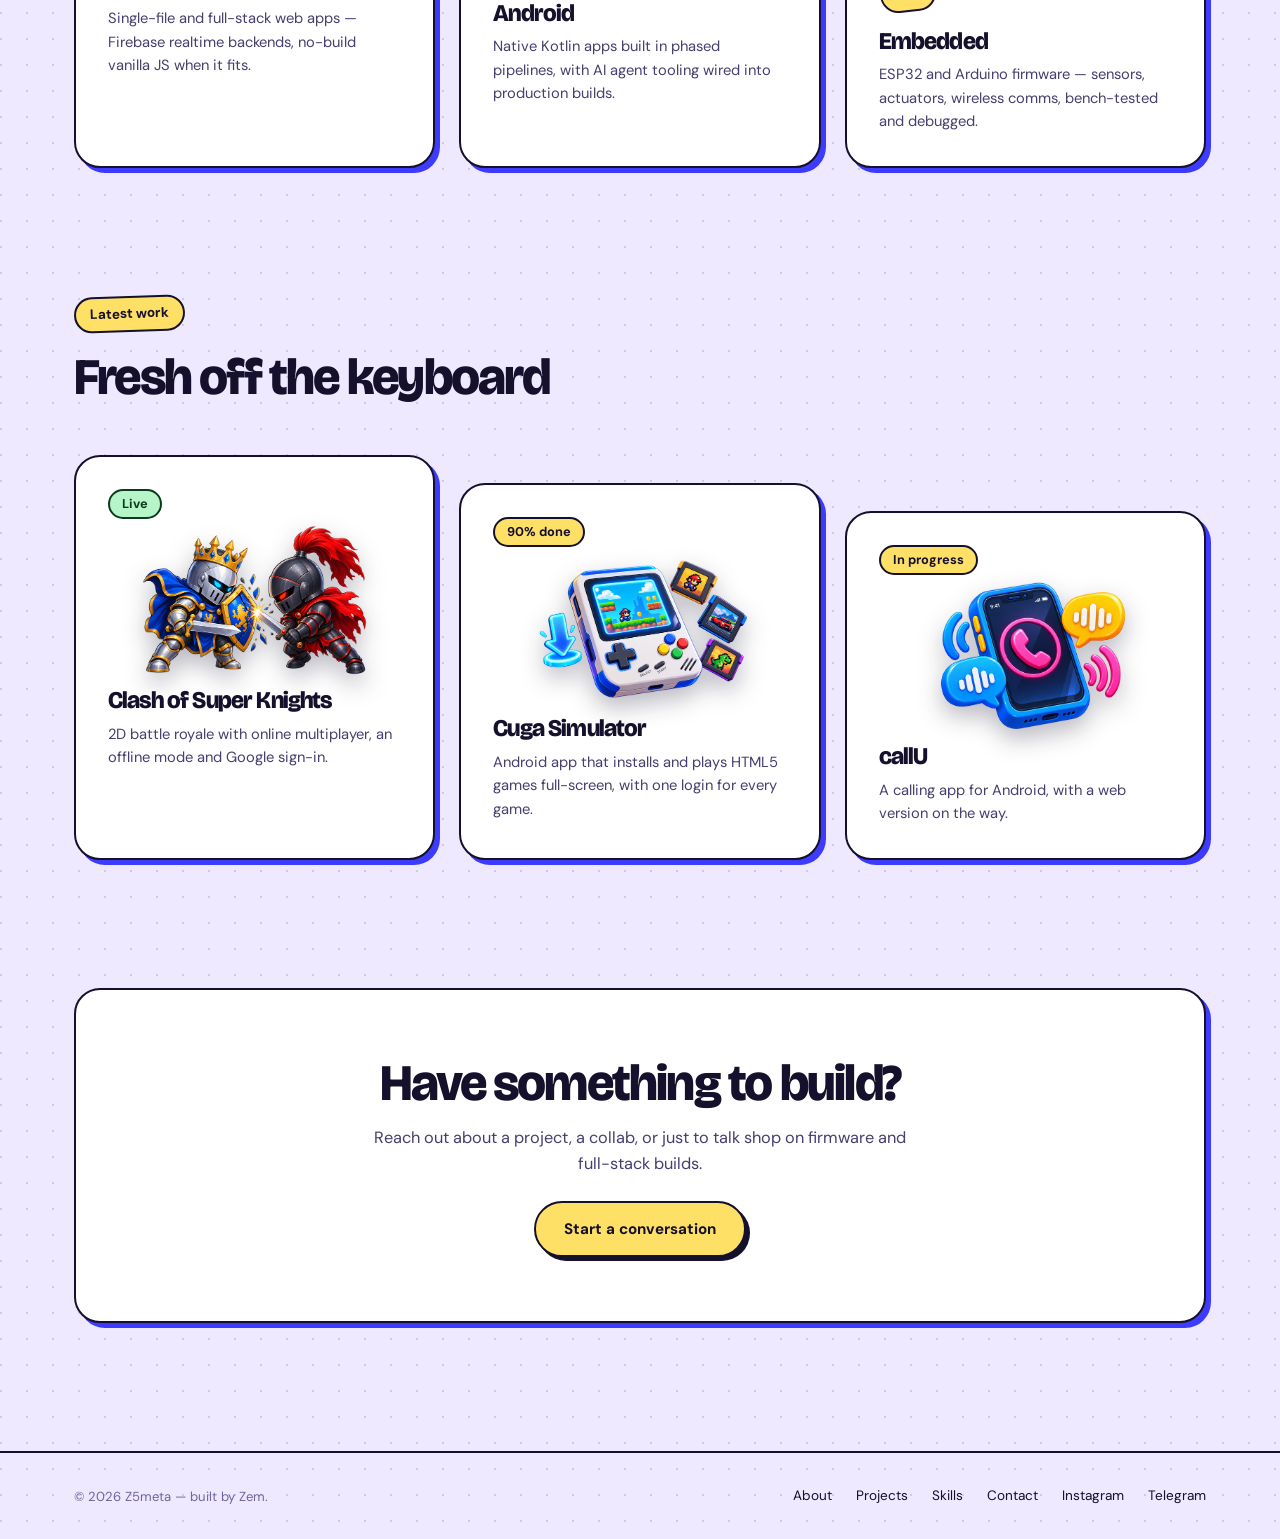
==== commit fc0be16c: "Add files via upload" ====
--- a/index.html
+++ b/index.html
@@ -4,6 +4,9 @@
 <meta charset="UTF-8">
 <meta name="viewport" content="width=device-width, initial-scale=1.0, maximum-scale=1.0, user-scalable=no, viewport-fit=cover">
 <title>Z5meta — Zem, Software &amp; Embedded Developer</title>
+<meta property="og:title" content="Z5meta — Zem, Software &amp; Embedded Developer">
+<meta property="og:description" content="Web, Android and embedded projects built solo — Cuga Simulator, callU, Clash of Super Knights and more.">
+<meta name="theme-color" content="#3D3BFF">
 <meta name="description" content="Z5meta is Zem's dev studio — full-stack web and Android apps, plus ESP32/Arduino embedded systems, built and shipped solo.">
 <script>
   (function(){
@@ -13,14 +16,18 @@
     document.documentElement.classList.replace('no-js','js');
   })();
 </script>
+<meta property="og:image" content="og-image.jpg">
+<meta property="og:type" content="website">
+<meta name="twitter:card" content="summary_large_image">
+<meta name="twitter:image" content="og-image.jpg">
 <link rel="preconnect" href="https://fonts.googleapis.com">
 <link rel="preconnect" href="https://fonts.gstatic.com" crossorigin>
-<link href="https://fonts.googleapis.com/css2?family=Space+Grotesk:wght@500;600;700&family=Inter:wght@400;500;600;700&family=IBM+Plex+Mono:wght@400;500&display=swap" rel="stylesheet">
+<link href="https://fonts.googleapis.com/css2?family=Bricolage+Grotesque:opsz,wght@12..96,500;700;800&family=DM+Sans:wght@400;500;700&display=swap" rel="stylesheet">
 <link rel="stylesheet" href="css-tokens.css">
 <link rel="stylesheet" href="css-base.css">
 <link rel="stylesheet" href="css-nav.css">
 <link rel="stylesheet" href="css-components.css">
-<link rel="icon" href="data:image/svg+xml,%3Csvg xmlns='http://www.w3.org/2000/svg' viewBox='0 0 32 32'%3E%3Crect width='32' height='32' rx='7' fill='%235B5FEF'/%3E%3Ctext x='16' y='22' font-family='sans-serif' font-size='16' font-weight='700' fill='white' text-anchor='middle'%3EZ%3C/text%3E%3C/svg%3E">
+<link rel="icon" href="data:image/svg+xml,%3Csvg xmlns='http://www.w3.org/2000/svg' viewBox='0 0 32 32'%3E%3Crect width='32' height='32' rx='7' fill='%233D3BFF'/%3E%3Ctext x='16' y='22' font-family='sans-serif' font-size='16' font-weight='700' fill='white' text-anchor='middle'%3EZ%3C/text%3E%3C/svg%3E">
 </head>
 <body class="has-tabbar">
 
@@ -61,7 +68,7 @@
       <div class="hero-grid">
         <div>
           <p class="eyebrow">Zem · Software &amp; Embedded Developer</p>
-          <h1 class="hero-title">I build <span class="gradient-text">software that ships</span><br>and firmware that runs.</h1>
+          <h1 class="hero-title">I build software that ships and firmware that runs.</h1>
           <p class="hero-lede">
             Indie developer working across web, Android, and embedded systems —
             from Firebase-backed apps to ESP32 firmware. Everything here is built
@@ -101,9 +108,22 @@
             </div>
           </div>
         </div>
-      </div>
-    </div>
-  </section>
+        <aside class="hero-visual" aria-label="What I'm building right now">
+          <div class="now-card">
+            <p class="now-title">On the bench right now</p>
+            <a class="now-row" href="projects.html"><div><strong>Cuga Simulator</strong><span>Android · game store for HTML5 games</span></div><b>90%</b><i style="--p:90%"></i></a>
+            <a class="now-row" href="projects.html"><div><strong>callU</strong><span>Calling app · web version soon</span></div><b>Building</b><i style="--p:45%"></i></a>
+            <a class="now-row" href="https://csknights.vercel.app" target="_blank" rel="noopener noreferrer"><div><strong>Clash of Super Knights</strong><span>2D battle royale · play it now</span></div><b>Live</b><i style="--p:100%"></i></a>
+          </div>
+          <img class="hero-art" src="img-hero.png" alt="" onerror="this.remove()">
+          <span class="sticker sticker-a">solo dev</span>
+          <span class="sticker sticker-b">ships weekly</span>
+        </aside>
+      </div>
+    </div>
+  </section>
+
+  <div class="marquee" aria-hidden="true"><div class="marquee-track"><span>Firebase</span><span>ESP32</span><span>Kotlin</span><span>Arduino</span><span>Three.js</span><span>Vanilla JS</span><span>Render</span><span>Android</span><span>Firmware</span><span>Vercel</span><span>Firebase</span><span>ESP32</span><span>Kotlin</span><span>Arduino</span><span>Three.js</span><span>Vanilla JS</span><span>Render</span><span>Android</span><span>Firmware</span><span>Vercel</span></div></div>
 
   <section class="section">
     <div class="container">
@@ -129,6 +149,20 @@
           <h3 class="card-title">Embedded</h3>
           <p class="card-desc">ESP32 and Arduino firmware — sensors, actuators, wireless comms, bench-tested and debugged.</p>
         </div>
+      </div>
+    </div>
+  </section>
+
+  <section class="section">
+    <div class="container">
+      <div class="section-head reveal">
+        <p class="eyebrow">Latest work</p>
+        <h2 class="section-title">Fresh off the keyboard</h2>
+      </div>
+      <div class="grid grid-3">
+        <a class="card reveal feat" href="https://csknights.vercel.app" target="_blank" rel="noopener noreferrer"><span class="project-status status-shipped">Live</span><img class="card-art" src="img-csknights.png" alt="" loading="lazy" onerror="this.remove()"><h3 class="card-title">Clash of Super Knights</h3><p class="card-desc">2D battle royale with online multiplayer, an offline mode and Google sign-in.</p></a>
+        <a class="card reveal feat" href="projects.html"><span class="project-status status-active">90% done</span><img class="card-art" src="img-cuga.png" alt="" loading="lazy" onerror="this.remove()"><h3 class="card-title">Cuga Simulator</h3><p class="card-desc">Android app that installs and plays HTML5 games full-screen, with one login for every game.</p></a>
+        <a class="card reveal feat" href="projects.html"><span class="project-status status-active">In progress</span><img class="card-art" src="img-callu.png" alt="" loading="lazy" onerror="this.remove()"><h3 class="card-title">callU</h3><p class="card-desc">A calling app for Android, with a web version on the way.</p></a>
       </div>
     </div>
   </section>
@@ -153,6 +187,8 @@
       <a href="projects.html">Projects</a>
       <a href="skills.html">Skills</a>
       <a href="contact.html">Contact</a>
+      <a href="https://instagram.com/z5meta" target="_blank" rel="noopener noreferrer">Instagram</a>
+      <a href="https://t.me/z5met" target="_blank" rel="noopener noreferrer">Telegram</a>
     </nav>
   </div>
 </footer>
--- a/css-tokens.css
+++ b/css-tokens.css
@@ -6,22 +6,22 @@
 
 :root {
   /* ---- Brand ---- */
-  --brand-indigo: #5B5FEF;
-  --brand-indigo-strong: #4347D9;
-  --brand-teal: #22D3B8;
-  --brand-gradient: linear-gradient(135deg, var(--brand-indigo) 0%, var(--brand-teal) 100%);
+  --brand-indigo: #3D3BFF;
+  --brand-indigo-strong: #2A28D6;
+  --brand-teal: #FF6FB5;
+  --brand-gradient: linear-gradient(120deg, #3D3BFF 0%, #8A4DFF 55%, #FF6FB5 100%);
 
   /* ---- Semantic (dark default) ---- */
-  --bg: #0B0D12;
-  --bg-raised: #12151D;
-  --bg-card: #161A24;
-  --bg-card-hover: #1B2030;
-  --border: #262B3A;
-  --border-strong: #363D52;
+  --bg: #150F2B;
+  --bg-raised: #1C1540;
+  --bg-card: #211A4A;
+  --bg-card-hover: #2A2160;
+  --border: #0A0618;
+  --border-strong: #6C5CE0;
 
-  --text-primary: #F1F2F6;
-  --text-secondary: #ABB0C0;
-  --text-muted: #6E7386;
+  --text-primary: #F6F2FF;
+  --text-secondary: #C4BCEB;
+  --text-muted: #8E84C4;
 
   --accent: var(--brand-indigo);
   --accent-2: var(--brand-teal);
@@ -32,19 +32,19 @@
   --danger: #FB7185;
 
   --shadow-sm: 0 1px 2px rgba(0,0,0,0.24);
-  --shadow-md: 0 8px 24px rgba(0,0,0,0.32);
+  --shadow-md: 5px 5px 0 #FF6FB5;
   --shadow-lg: 0 20px 48px rgba(0,0,0,0.4);
-  --shadow-glow: 0 0 0 1px rgba(91,95,239,0.4), 0 8px 32px rgba(91,95,239,0.24);
+  --shadow-glow: 7px 7px 0 #FFE066;
 
   /* ---- Type ---- */
-  --font-display: 'Space Grotesk', 'Inter', sans-serif;
-  --font-body: 'Inter', sans-serif;
-  --font-mono: 'IBM Plex Mono', monospace;
+  --font-display: 'Bricolage Grotesque', 'DM Sans', sans-serif;
+  --font-body: 'DM Sans', sans-serif;
+  --font-mono: 'DM Sans', sans-serif;
 
   /* ---- Radius ---- */
   --r-sm: 8px;
-  --r-md: 14px;
-  --r-lg: 22px;
+  --r-md: 16px;
+  --r-lg: 26px;
   --r-pill: 999px;
 
   /* ---- Spacing scale ---- */
@@ -72,21 +72,21 @@
 
 /* ---- Light theme override ---- */
 [data-theme="light"] {
-  --bg: #F7F8FA;
+  --bg: #EEE9FF;
   --bg-raised: #FFFFFF;
   --bg-card: #FFFFFF;
-  --bg-card-hover: #F1F2F8;
-  --border: #E4E6EE;
-  --border-strong: #D2D5E1;
+  --bg-card-hover: #FFF7D6;
+  --border: #15102B;
+  --border-strong: #15102B;
 
-  --text-primary: #14161F;
-  --text-secondary: #52586B;
-  --text-muted: #8B90A3;
+  --text-primary: #15102B;
+  --text-secondary: #463E6E;
+  --text-muted: #6F679B;
 
   --accent-contrast: #FFFFFF;
 
   --shadow-sm: 0 1px 2px rgba(20,22,31,0.06);
-  --shadow-md: 0 8px 24px rgba(20,22,31,0.08);
+  --shadow-md: 5px 5px 0 #3D3BFF;
   --shadow-lg: 0 20px 48px rgba(20,22,31,0.12);
-  --shadow-glow: 0 0 0 1px rgba(91,95,239,0.24), 0 8px 32px rgba(91,95,239,0.16);
+  --shadow-glow: 7px 7px 0 #FF6FB5;
 }
--- a/css-nav.css
+++ b/css-nav.css
@@ -192,3 +192,13 @@
   .topbar-link { font-size: 0.95rem; }
   .cta-mini { display: inline-flex; align-items: center; }
 }
+
+/* V3 nav */
+.topbar{border-bottom:2px solid var(--border);background:color-mix(in srgb,var(--bg) 88%,transparent)}
+.brand-mark{background:#FFE066;color:#15102B;border:2px solid #15102B;border-radius:12px;transform:rotate(-6deg);font-weight:800}
+.tabbar{border-top:2px solid var(--border);background:var(--bg-raised)}
+.tabbar-item.is-active{color:#FFE066}
+.topbar-link.is-active{background:#FFE066;color:#15102B;border-radius:999px}
+.theme-toggle{border:2px solid var(--border);border-radius:50%}
+.topbar .cta-mini{display:none}
+@media(min-width:1024px){.topbar .cta-mini{display:inline-flex;padding:10px 22px}}
--- a/css-components.css
+++ b/css-components.css
@@ -464,3 +464,100 @@
   text-transform: uppercase;
   letter-spacing: 0.06em;
 }
+
+/* ==========================================================================
+   V3 — STUDIO LOOK (sticker cards, hard shadows, loud type)
+   ========================================================================== */
+h1,h2,h3,.brand{font-family:var(--font-display);letter-spacing:-0.035em;font-variation-settings:'opsz' 96}
+body{background:var(--bg);background-image:radial-gradient(circle at 1px 1px,color-mix(in srgb,var(--text-primary) 14%,transparent) 1px,transparent 0);background-size:26px 26px}
+.hero-title{font-size:clamp(2.7rem,9vw,5.6rem);font-weight:800;line-height:.98;max-width:14ch}
+.hero::before{width:46%;top:6%;right:-6%;opacity:.5;filter:blur(110px)}
+.hero-lede{font-size:1.15rem;color:var(--text-secondary)}
+.section-title{font-weight:800;font-size:clamp(2rem,5vw,3.2rem)}
+
+.btn{border:2px solid var(--border);padding:14px 28px;font-weight:700;box-shadow:4px 4px 0 var(--border);transition:transform .15s var(--ease-out),box-shadow .15s var(--ease-out)}
+.btn:hover{transform:translate(-2px,-2px);box-shadow:6px 6px 0 var(--border)}
+.btn:active{transform:translate(3px,3px);box-shadow:1px 1px 0 var(--border)}
+.btn-primary{background:#FFE066;color:#15102B;border-color:#15102B;box-shadow:4px 4px 0 #15102B}
+[data-theme="dark"] .btn-primary{box-shadow:4px 4px 0 #FF6FB5}
+.btn-primary:hover{box-shadow:6px 6px 0 #15102B}
+.btn-ghost{background:var(--bg-card)}
+
+.card{border:2px solid var(--border);box-shadow:var(--shadow-md);padding:var(--sp-6);transition:transform .2s var(--ease-out),box-shadow .2s var(--ease-out)}
+.card:hover{transform:translate(-3px,-3px) rotate(-.4deg);box-shadow:var(--shadow-glow)}
+.grid-3>.card:nth-child(2){margin-top:28px}
+.grid-3>.card:nth-child(3){margin-top:56px}
+@media(max-width:899px){.grid-3>.card:nth-child(n){margin-top:0}}
+.card-icon{width:56px;height:56px;border-radius:18px;background:#FFE066;color:#15102B;border:2px solid #15102B;transform:rotate(-6deg)}
+.card-title{font-size:1.5rem;font-weight:800}
+
+.eyebrow,.page-eyebrow{display:inline-block;background:#FFE066;color:#15102B;border:2px solid #15102B;border-radius:999px;padding:5px 14px;font-size:.85rem;font-weight:700;letter-spacing:0;text-transform:none;transform:rotate(-2deg);margin-bottom:var(--sp-4)}
+.eyebrow::before,.page-eyebrow::before{display:none}
+.tag,.project-status,.filter-pill{border:2px solid var(--border);border-radius:999px;font-family:var(--font-body);font-weight:700;letter-spacing:0;text-transform:none}
+.filter-pill.is-active,.filter-pill[aria-pressed="true"]{background:#FFE066;color:#15102B;border-color:#15102B}
+
+.stat-row{gap:var(--sp-4)}
+.stat-row>div{background:var(--bg-card);border:2px solid var(--border);border-radius:var(--r-md);padding:var(--sp-4);box-shadow:3px 3px 0 var(--accent-2)}
+.stat-row>div:nth-child(odd){transform:rotate(-1.5deg)}
+.stat-row>div:nth-child(even){transform:rotate(1.2deg)}
+.stat-value{font-family:var(--font-display);font-weight:800;font-size:2rem}
+.pipeline{border:2px solid var(--border);box-shadow:3px 3px 0 var(--border);font-family:var(--font-body);font-weight:700}
+
+.marquee{overflow:hidden;background:#FFE066;color:#15102B;border-block:2px solid #15102B;transform:rotate(-1.2deg);margin:var(--sp-6) -2vw var(--sp-7)}
+.marquee-track{display:flex;gap:var(--sp-7);width:max-content;padding:14px 0;font-family:var(--font-display);font-weight:800;font-size:1.5rem;letter-spacing:-.02em;animation:slide 32s linear infinite}
+.marquee-track span::after{content:'✦';margin-left:var(--sp-7);color:#3D3BFF}
+@keyframes slide{to{transform:translateX(-50%)}}
+@media(prefers-reduced-motion:reduce){.marquee-track{animation:none}}
+
+.project-card-head,.timeline-item,.channel-card,.skill-row{border-color:var(--border)}
+.channel-card{border:2px solid var(--border);box-shadow:var(--shadow-md)}
+.skill-track{height:14px;border:2px solid var(--border);border-radius:999px;background:var(--bg-raised);overflow:hidden}
+.skill-fill{background:var(--brand-gradient);border-radius:999px}
+.timeline-dot{background:#FFE066;border:2px solid #15102B}
+.form-field input,.form-field textarea,.form-field select{border:2px solid var(--border);border-radius:var(--r-md);background:var(--bg-card)}
+.form-field input:focus,.form-field textarea:focus{outline:none;box-shadow:4px 4px 0 var(--accent-2)}
+.page-title{font-weight:800;font-size:clamp(2.4rem,7vw,4.4rem);line-height:1}
+.site-footer{border-top:2px solid var(--border);margin-top:var(--sp-8)}
+
+/* V3.1 polish */
+.hero-grid{gap:var(--sp-7)}
+@media(min-width:960px){.hero-grid{grid-template-columns:1.15fr .85fr}}
+.hero-title{max-width:12ch}
+.hero-visual{position:relative;padding:var(--sp-5) 0}
+.now-card{background:var(--bg-card);border:2px solid var(--border);border-radius:var(--r-lg);box-shadow:var(--shadow-md);padding:var(--sp-5);transform:rotate(1.6deg)}
+.now-title{font-family:var(--font-display);font-weight:800;font-size:1.15rem;color:var(--text-primary);margin-bottom:var(--sp-4)}
+.now-row{display:grid;grid-template-columns:1fr auto;gap:2px var(--sp-3);align-items:center;padding:var(--sp-3) 0;border-top:2px dashed var(--border)}
+.now-row strong{display:block;color:var(--text-primary);font-family:var(--font-display);font-size:1.05rem}
+.now-row span{font-size:.85rem;color:var(--text-secondary)}
+.now-row b{font-size:.85rem;background:#FFE066;color:#15102B;border:2px solid #15102B;border-radius:999px;padding:2px 12px}
+.now-row i{grid-column:1/-1;height:8px;border-radius:99px;background:var(--bg-raised);border:2px solid var(--border);position:relative;overflow:hidden;margin-top:6px}
+.now-row i::after{content:'';position:absolute;inset:0;width:var(--p);background:var(--brand-gradient)}
+.now-row:hover strong{text-decoration:underline wavy #FF6FB5}
+.sticker{position:absolute;font-family:var(--font-display);font-weight:800;background:#FF6FB5;color:#15102B;border:2px solid #15102B;border-radius:999px;padding:6px 16px}
+.sticker-a{top:-4px;left:6%;transform:rotate(-8deg)}
+.sticker-b{bottom:-6px;right:4%;transform:rotate(5deg);background:#fff}
+.topbar-link{padding:8px 16px;border-radius:999px;font-weight:700}
+.topbar-link::after{display:none}
+.feat{display:block}
+.feat .project-status{display:inline-block;margin-bottom:var(--sp-3)}
+.stat-label{text-transform:none;letter-spacing:0;font-family:var(--font-body);font-weight:500}
+.project-status{padding:3px 12px;font-size:.8rem}
+.status-shipped{background:#B6F5C8;color:#0B3B1D;border-color:#0B3B1D}
+.status-active{background:#FFE066;color:#15102B;border-color:#15102B}
+
+/* V3.2 image slots (graceful if file missing) */
+.hero-art{position:absolute;right:-6%;top:-18%;width:min(54%,230px);height:auto;z-index:2;filter:drop-shadow(0 14px 16px rgba(21,16,43,.32));transform:rotate(6deg);pointer-events:none}
+.card-art{width:100%;height:150px;object-fit:contain;margin:-6px 0 var(--sp-3);filter:drop-shadow(0 10px 12px rgba(21,16,43,.3));transition:transform .25s var(--ease-out)}
+.card:hover .card-art{transform:scale(1.06) rotate(-2deg)}
+.page-header{position:relative}
+.about-art{position:absolute;right:4%;bottom:0;width:min(34%,260px);height:auto;filter:drop-shadow(0 10px 16px rgba(21,16,43,.3))}
+@media(max-width:699px){.about-art{position:static;width:150px;margin-bottom:var(--sp-3)}.hero-art{width:110px;right:0;top:-12%}}
+.facts{display:grid;grid-template-columns:repeat(auto-fit,minmax(170px,1fr));gap:var(--sp-4)}
+.facts>div{background:var(--bg-card);border:2px solid var(--border);border-radius:var(--r-md);padding:var(--sp-4);box-shadow:4px 4px 0 var(--accent-2)}
+.facts>div:nth-child(even){transform:rotate(1deg);box-shadow:4px 4px 0 #FFE066}
+.facts b{display:block;font-family:var(--font-display);font-weight:800;font-size:2.2rem;line-height:1;color:var(--text-primary)}
+.facts span{font-size:.9rem;color:var(--text-secondary)}
+.hero-visual{padding-top:120px}
+.hero-art{top:0;right:3%;width:190px}
+.sticker-a{top:70px}
+@media(max-width:699px){.hero-visual{padding-top:100px}.hero-art{width:140px;top:-4px}}
